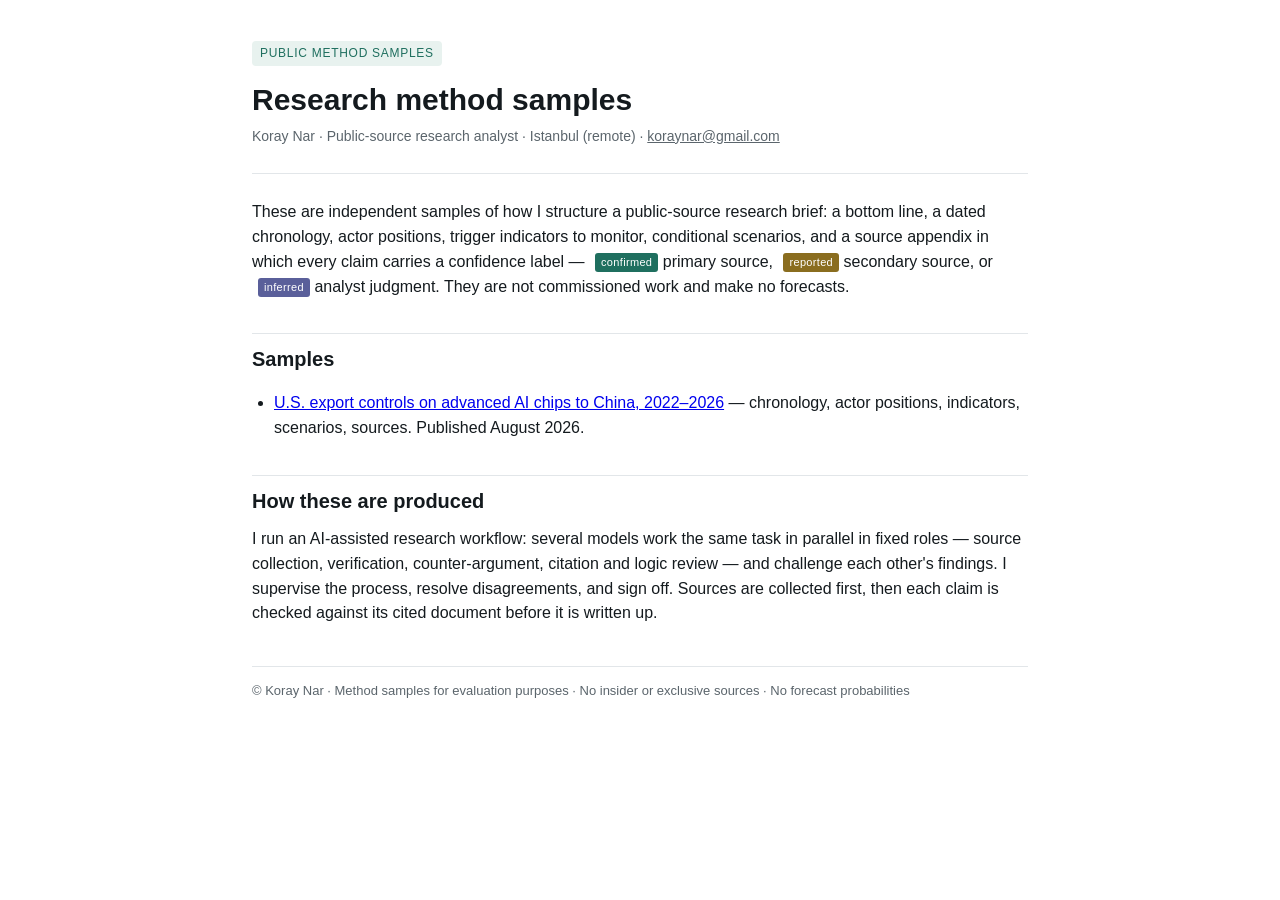
==== index.html @ ffcd8a4b "Research method samples: landing page and template" ====
<!doctype html>
<html lang="en">
<head>
<meta charset="utf-8">
<meta name="viewport" content="width=device-width,initial-scale=1">
<title>Research method samples — Koray Nar</title>
<meta name="description" content="Public-source research method samples by Koray Nar: chronology, actor positions, trigger indicators, scenarios, and a source appendix with confidence labels.">
<link rel="stylesheet" href="style.css">
</head>
<body>
<div class="wrap">
  <header class="doc">
    <span class="kicker">Public method samples</span>
    <h1>Research method samples</h1>
    <p class="meta">Koray Nar · Public-source research analyst · Istanbul (remote) · <a href="mailto:koraynar@gmail.com">koraynar@gmail.com</a></p>
  </header>

  <p>These are independent samples of how I structure a public-source research brief: a bottom line, a dated chronology, actor positions, trigger indicators to monitor, conditional scenarios, and a source appendix in which every claim carries a confidence label — <span class="tag confirmed">confirmed</span> primary source, <span class="tag reported">reported</span> secondary source, or <span class="tag inferred">inferred</span> analyst judgment. They are not commissioned work and make no forecasts.</p>

  <h2>Samples</h2>
  <ul>
    <li><a href="us-china-ai-chip-export-controls/">U.S. export controls on advanced AI chips to China, 2022–2026</a> — chronology, actor positions, indicators, scenarios, sources. Published August 2026.</li>
  </ul>

  <h2>How these are produced</h2>
  <p>I run an AI-assisted research workflow: several models work the same task in parallel in fixed roles — source collection, verification, counter-argument, citation and logic review — and challenge each other's findings. I supervise the process, resolve disagreements, and sign off. Sources are collected first, then each claim is checked against its cited document before it is written up.</p>

  <footer>© Koray Nar · Method samples for evaluation purposes · No insider or exclusive sources · No forecast probabilities</footer>
</div>
</body>
</html>
---- style.css ----
:root{
  --bg:#ffffff;--ink:#141a1e;--muted:#5b656c;--rule:#e2e6e9;--accent:#1f6f5f;--accent-soft:#e8f2ef;
  --confirmed:#1f6f5f;--reported:#8a6d1f;--inferred:#5a5f9a;--chip-bg:#f4f6f7;
}
*{box-sizing:border-box}
html{font-size:16px}
body{margin:0;background:var(--bg);color:var(--ink);font-family:-apple-system,BlinkMacSystemFont,"Segoe UI",Roboto,Helvetica,Arial,sans-serif;line-height:1.55}
.wrap{max-width:820px;margin:0 auto;padding:40px 22px 80px}
header.doc{border-bottom:1px solid var(--rule);padding-bottom:18px;margin-bottom:26px}
.kicker{display:inline-block;font-size:12px;letter-spacing:.06em;text-transform:uppercase;color:var(--accent);background:var(--accent-soft);padding:3px 8px;border-radius:4px;margin-bottom:10px}
h1{font-size:30px;line-height:1.2;margin:6px 0 8px}
.meta{color:var(--muted);font-size:14px}
.meta a{color:inherit}
h2{font-size:20px;margin:34px 0 10px;padding-top:10px;border-top:1px solid var(--rule)}
h3{font-size:16px;margin:18px 0 6px}
p{margin:8px 0}
ul,ol{padding-left:22px}
li{margin:4px 0}
.chron{list-style:none;padding:0;margin:0}
.chron li{display:grid;grid-template-columns:110px 1fr;gap:12px;padding:7px 0;border-bottom:1px dashed var(--rule)}
.chron time{color:var(--muted);font-variant-numeric:tabular-nums;font-size:14px}
.tag{display:inline-block;font-size:11px;letter-spacing:.03em;padding:1px 6px;border-radius:3px;margin-left:6px;vertical-align:middle;background:var(--chip-bg);color:var(--muted)}
.tag.confirmed{color:#fff;background:var(--confirmed)}
.tag.reported{color:#fff;background:var(--reported)}
.tag.inferred{color:#fff;background:var(--inferred)}
.cite{font-size:12px;color:var(--muted);text-decoration:none;border-bottom:1px dotted var(--muted)}
.box{background:var(--chip-bg);border:1px solid var(--rule);border-radius:8px;padding:14px 16px;margin:16px 0}
.box h3{margin-top:0}
.legend{display:flex;gap:10px;flex-wrap:wrap;font-size:13px;color:var(--muted);margin:10px 0 0}
table{width:100%;border-collapse:collapse;font-size:14px}
th,td{text-align:left;vertical-align:top;padding:8px 6px;border-bottom:1px solid var(--rule)}
th{color:var(--muted);font-weight:600;font-size:12px;text-transform:uppercase;letter-spacing:.04em}
.src{font-size:13px}
.src li{margin:6px 0}
.src a{word-break:break-all}
footer{margin-top:40px;padding-top:14px;border-top:1px solid var(--rule);color:var(--muted);font-size:13px}
.btn{display:inline-block;padding:8px 12px;border:1px solid var(--accent);color:var(--accent);border-radius:6px;text-decoration:none;font-size:14px}
@media (max-width:600px){.chron li{grid-template-columns:1fr}h1{font-size:24px}}
@media print{.wrap{max-width:none;padding:0}.btn{display:none}a{color:inherit;text-decoration:none}h2{break-after:avoid}.chron li{break-inside:avoid}}
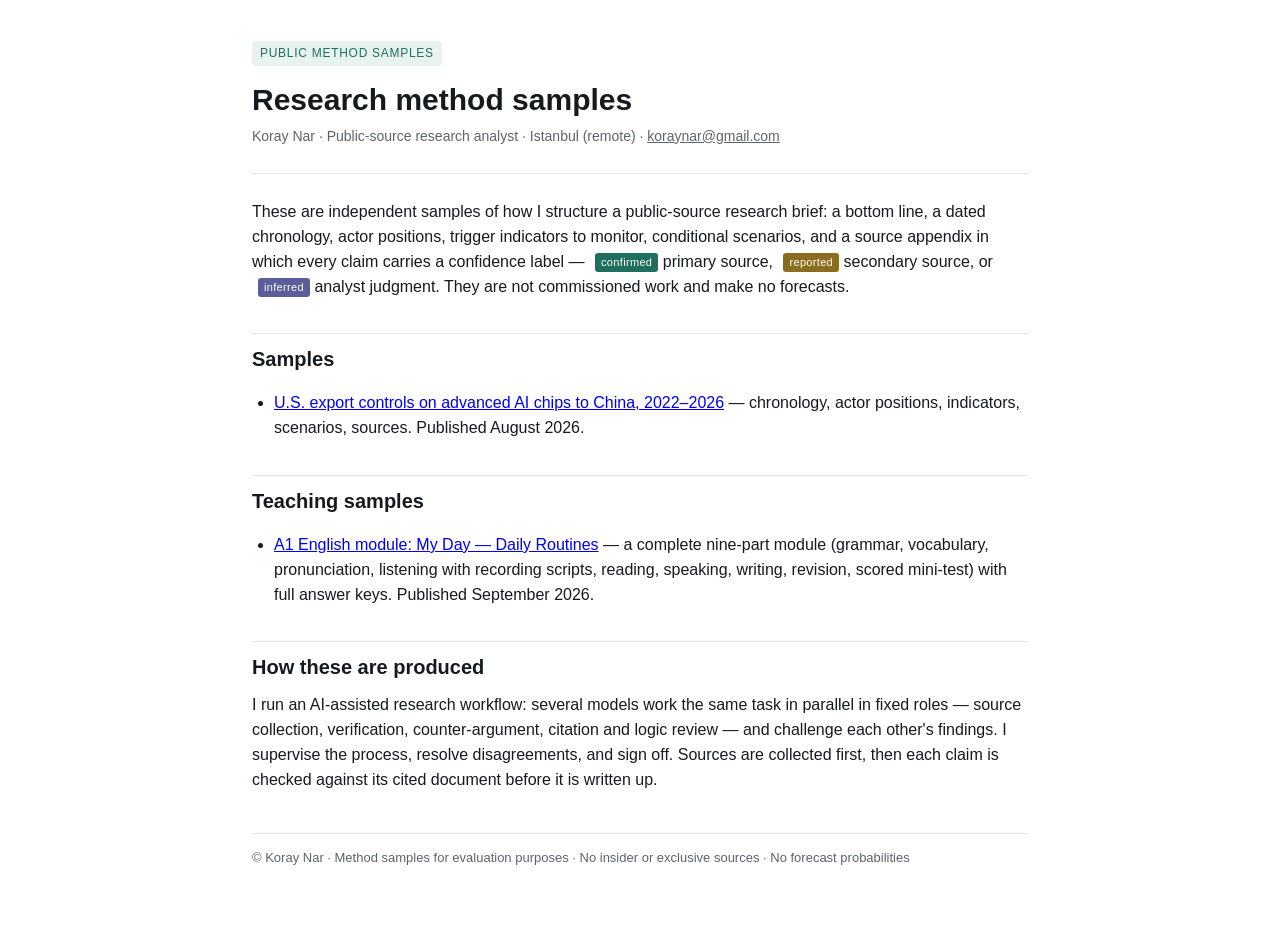
==== commit 9eb8264c: "Add teaching sample: A1 English module 'My Day — Daily Routines' (nine parts, recording scripts, ans" ====
--- a/index.html
+++ b/index.html
@@ -3,8 +3,8 @@
 <head>
 <meta charset="utf-8">
 <meta name="viewport" content="width=device-width,initial-scale=1">
-<title>Research method samples — Koray Nar</title>
-<meta name="description" content="Public-source research method samples by Koray Nar: chronology, actor positions, trigger indicators, scenarios, and a source appendix with confidence labels.">
+<title>Work samples — Koray Nar</title>
+<meta name="description" content="Work samples by Koray Nar: public-source research briefs with confidence-labelled sources, and a complete CEFR A1 English teaching module.">
 <link rel="stylesheet" href="style.css">
 </head>
 <body>
@@ -22,6 +22,11 @@
     <li><a href="us-china-ai-chip-export-controls/">U.S. export controls on advanced AI chips to China, 2022–2026</a> — chronology, actor positions, indicators, scenarios, sources. Published August 2026.</li>
   </ul>
 
+  <h2>Teaching samples</h2>
+  <ul>
+    <li><a href="english-a1-sample/">A1 English module: My Day — Daily Routines</a> — a complete nine-part module (grammar, vocabulary, pronunciation, listening with recording scripts, reading, speaking, writing, revision, scored mini-test) with full answer keys. Published September 2026.</li>
+  </ul>
+
   <h2>How these are produced</h2>
   <p>I run an AI-assisted research workflow: several models work the same task in parallel in fixed roles — source collection, verification, counter-argument, citation and logic review — and challenge each other's findings. I supervise the process, resolve disagreements, and sign off. Sources are collected first, then each claim is checked against its cited document before it is written up.</p>
 
--- a/style.css
+++ b/style.css
@@ -37,3 +37,9 @@
 .btn{display:inline-block;padding:8px 12px;border:1px solid var(--accent);color:var(--accent);border-radius:6px;text-decoration:none;font-size:14px}
 @media (max-width:600px){.chron li{grid-template-columns:1fr}h1{font-size:24px}}
 @media print{.wrap{max-width:none;padding:0}.btn{display:none}a{color:inherit;text-decoration:none}h2{break-after:avoid}.chron li{break-inside:avoid}}
+/* lighter chips inside the brief prose; solid chips stay in the appendix */
+.brief .tag{background:transparent;border:1px solid currentColor;padding:0 5px;font-size:10.5px}
+.brief .tag.confirmed{color:var(--confirmed)}
+.brief .tag.reported{color:var(--reported)}
+.brief .tag.inferred{color:var(--inferred)}
+.brief .cite{margin-left:2px}
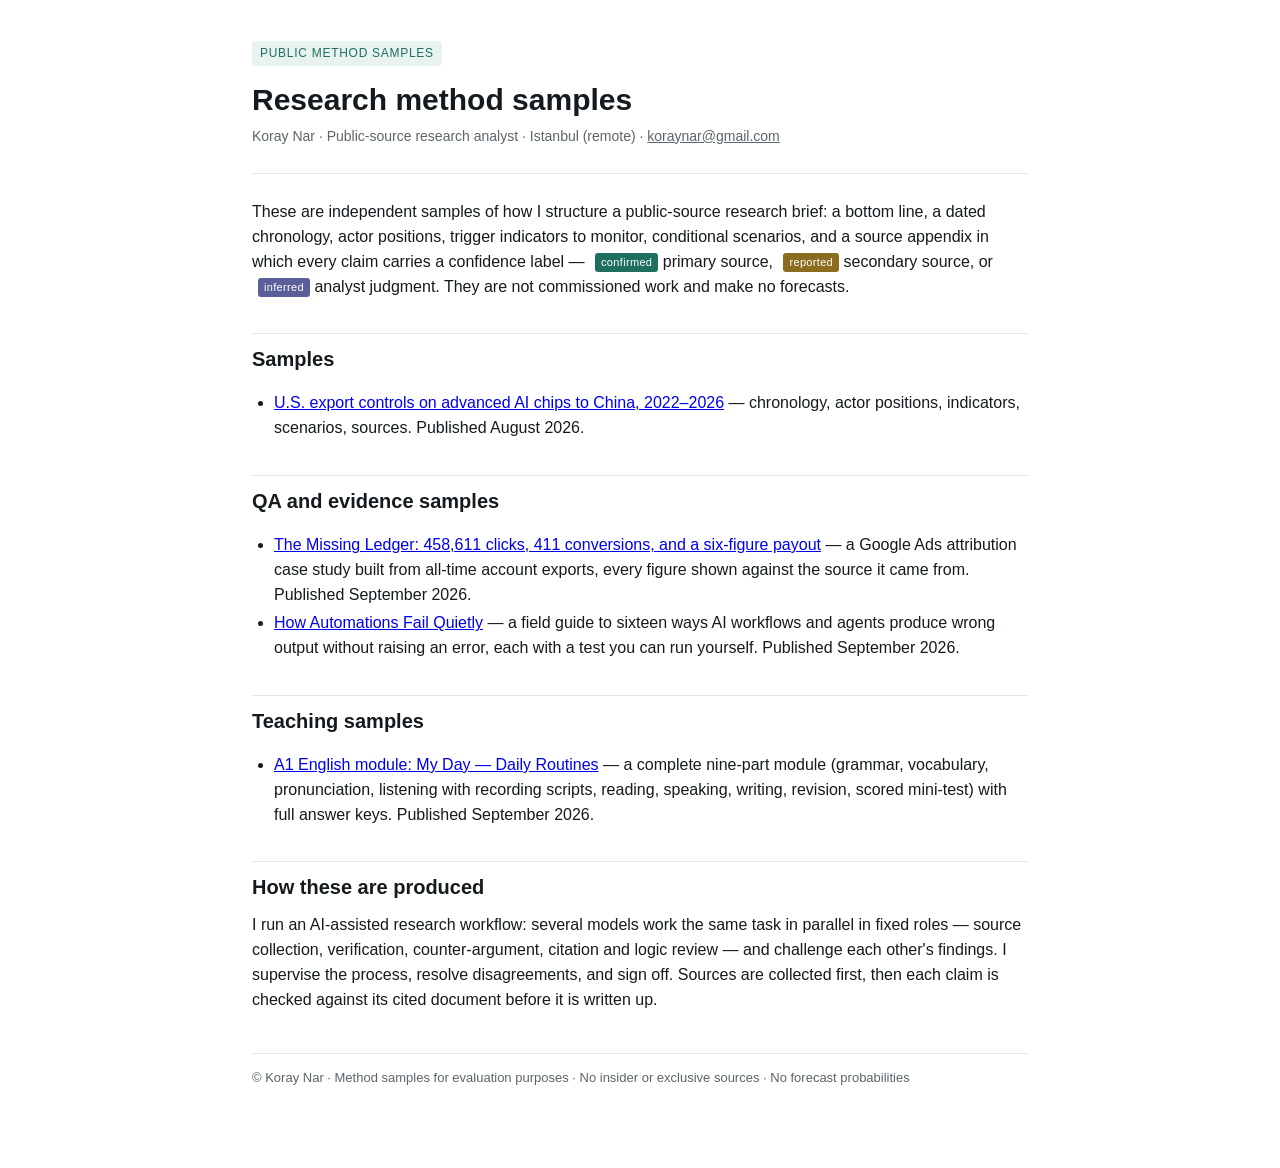
==== commit 3141730a: "Add two QA evidence samples: the ads attribution case study and the silent-failure field guide Both " ====
--- a/index.html
+++ b/index.html
@@ -4,7 +4,7 @@
 <meta charset="utf-8">
 <meta name="viewport" content="width=device-width,initial-scale=1">
 <title>Work samples — Koray Nar</title>
-<meta name="description" content="Work samples by Koray Nar: public-source research briefs with confidence-labelled sources, and a complete CEFR A1 English teaching module.">
+<meta name="description" content="Work samples by Koray Nar: a Google Ads attribution case study, a field guide to silent AI-automation failures, public-source research briefs with confidence-labelled sources, and a complete CEFR A1 English teaching module.">
 <link rel="stylesheet" href="style.css">
 </head>
 <body>
@@ -22,6 +22,12 @@
     <li><a href="us-china-ai-chip-export-controls/">U.S. export controls on advanced AI chips to China, 2022–2026</a> — chronology, actor positions, indicators, scenarios, sources. Published August 2026.</li>
   </ul>
 
+  <h2>QA and evidence samples</h2>
+  <ul>
+    <li><a href="missing-ledger/">The Missing Ledger: 458,611 clicks, 411 conversions, and a six-figure payout</a> — a Google Ads attribution case study built from all-time account exports, every figure shown against the source it came from. Published September 2026.</li>
+    <li><a href="silent-failures/">How Automations Fail Quietly</a> — a field guide to sixteen ways AI workflows and agents produce wrong output without raising an error, each with a test you can run yourself. Published September 2026.</li>
+  </ul>
+
   <h2>Teaching samples</h2>
   <ul>
     <li><a href="english-a1-sample/">A1 English module: My Day — Daily Routines</a> — a complete nine-part module (grammar, vocabulary, pronunciation, listening with recording scripts, reading, speaking, writing, revision, scored mini-test) with full answer keys. Published September 2026.</li>
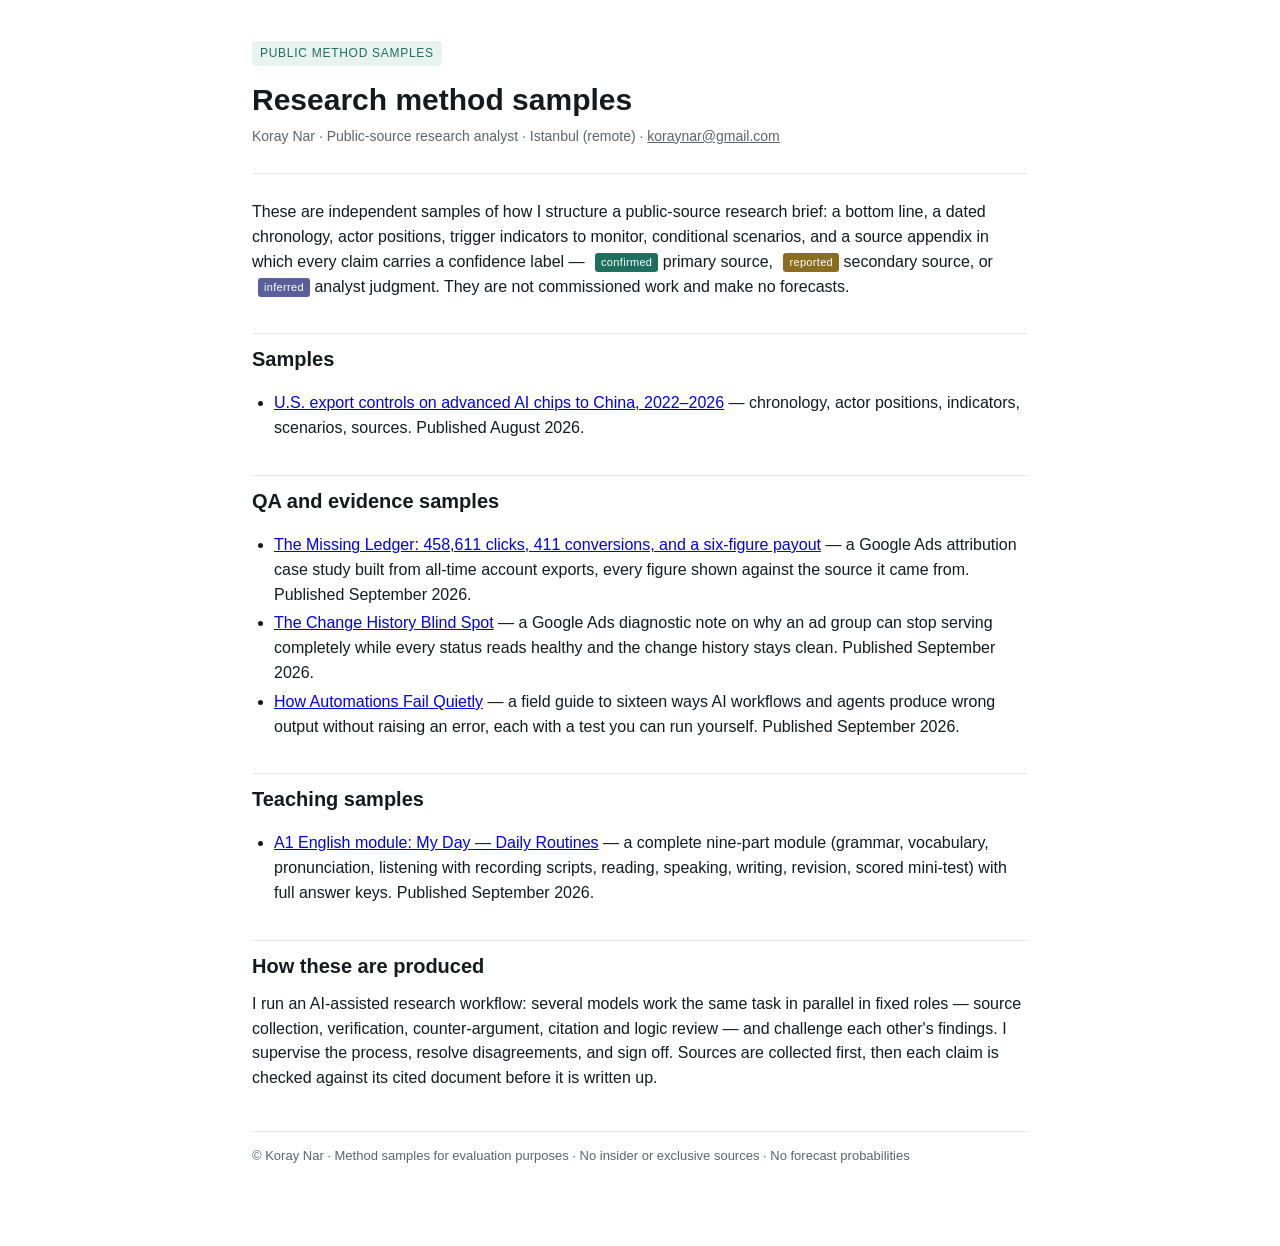
==== commit 6f990b81: "Add Google Ads diagnostic note: the change history blind spot Why an ad group can stop serving compl" ====
--- a/index.html
+++ b/index.html
@@ -4,7 +4,7 @@
 <meta charset="utf-8">
 <meta name="viewport" content="width=device-width,initial-scale=1">
 <title>Work samples — Koray Nar</title>
-<meta name="description" content="Work samples by Koray Nar: a Google Ads attribution case study, a field guide to silent AI-automation failures, public-source research briefs with confidence-labelled sources, and a complete CEFR A1 English teaching module.">
+<meta name="description" content="Work samples by Koray Nar: a Google Ads attribution case study, a Google Ads diagnostic note, a field guide to silent AI-automation failures, public-source research briefs with confidence-labelled sources, and a complete CEFR A1 English teaching module.">
 <link rel="stylesheet" href="style.css">
 </head>
 <body>
@@ -25,6 +25,7 @@
   <h2>QA and evidence samples</h2>
   <ul>
     <li><a href="missing-ledger/">The Missing Ledger: 458,611 clicks, 411 conversions, and a six-figure payout</a> — a Google Ads attribution case study built from all-time account exports, every figure shown against the source it came from. Published September 2026.</li>
+    <li><a href="change-history-blind-spot/">The Change History Blind Spot</a> &mdash; a Google Ads diagnostic note on why an ad group can stop serving completely while every status reads healthy and the change history stays clean. Published September 2026.</li>
     <li><a href="silent-failures/">How Automations Fail Quietly</a> — a field guide to sixteen ways AI workflows and agents produce wrong output without raising an error, each with a test you can run yourself. Published September 2026.</li>
   </ul>
 
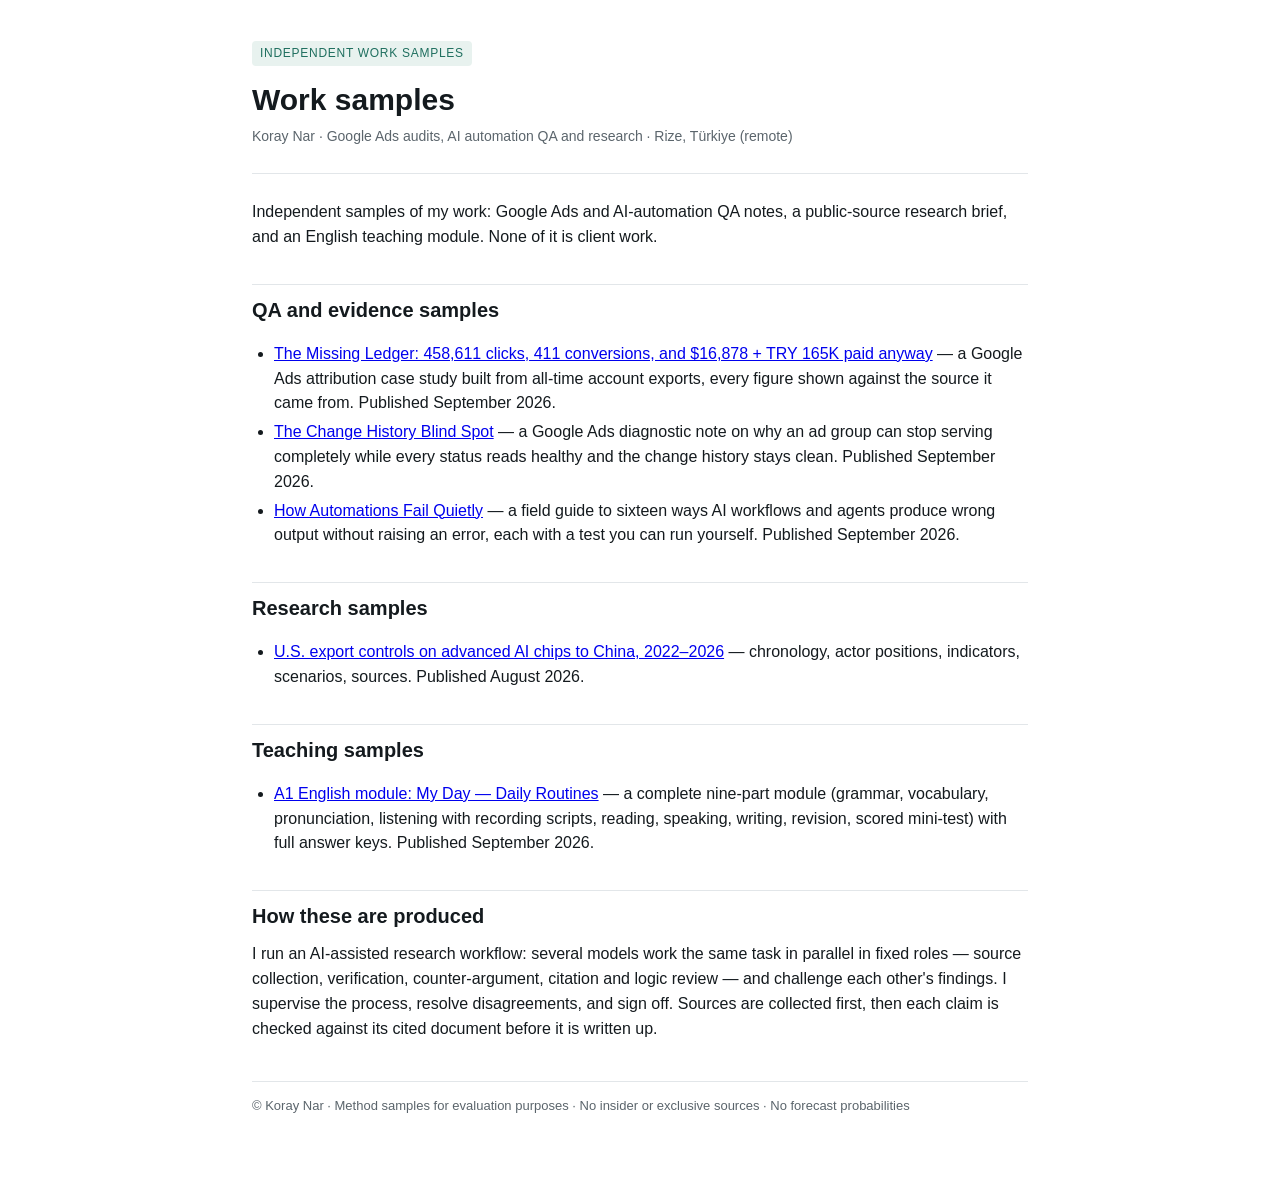
==== commit 7e7064a9: "Rework hub as work samples; explicit payout and anonymised chart in Missing Ledger; drop email from " ====
--- a/index.html
+++ b/index.html
@@ -4,29 +4,29 @@
 <meta charset="utf-8">
 <meta name="viewport" content="width=device-width,initial-scale=1">
 <title>Work samples — Koray Nar</title>
-<meta name="description" content="Work samples by Koray Nar: a Google Ads attribution case study, a Google Ads diagnostic note, a field guide to silent AI-automation failures, public-source research briefs with confidence-labelled sources, and a complete CEFR A1 English teaching module.">
+<meta name="description" content="Work samples by Koray Nar: a Google Ads attribution case study, a Google Ads diagnostic note, a field guide to silent AI-automation failures, a public-source research brief with confidence-labelled sources, and a complete CEFR A1 English teaching module.">
 <link rel="stylesheet" href="style.css">
 </head>
 <body>
 <div class="wrap">
   <header class="doc">
-    <span class="kicker">Public method samples</span>
-    <h1>Research method samples</h1>
-    <p class="meta">Koray Nar · Public-source research analyst · Istanbul (remote) · <a href="mailto:koraynar@gmail.com">koraynar@gmail.com</a></p>
+    <span class="kicker">Independent work samples</span>
+    <h1>Work samples</h1>
+    <p class="meta">Koray Nar · Google Ads audits, AI automation QA and research · Rize, Türkiye (remote)</p>
   </header>
 
-  <p>These are independent samples of how I structure a public-source research brief: a bottom line, a dated chronology, actor positions, trigger indicators to monitor, conditional scenarios, and a source appendix in which every claim carries a confidence label — <span class="tag confirmed">confirmed</span> primary source, <span class="tag reported">reported</span> secondary source, or <span class="tag inferred">inferred</span> analyst judgment. They are not commissioned work and make no forecasts.</p>
-
-  <h2>Samples</h2>
-  <ul>
-    <li><a href="us-china-ai-chip-export-controls/">U.S. export controls on advanced AI chips to China, 2022–2026</a> — chronology, actor positions, indicators, scenarios, sources. Published August 2026.</li>
-  </ul>
+  <p>Independent samples of my work: Google Ads and AI-automation QA notes, a public-source research brief, and an English teaching module. None of it is client work.</p>
 
   <h2>QA and evidence samples</h2>
   <ul>
-    <li><a href="missing-ledger/">The Missing Ledger: 458,611 clicks, 411 conversions, and a six-figure payout</a> — a Google Ads attribution case study built from all-time account exports, every figure shown against the source it came from. Published September 2026.</li>
+    <li><a href="missing-ledger/">The Missing Ledger: 458,611 clicks, 411 conversions, and $16,878 + TRY 165K paid anyway</a> — a Google Ads attribution case study built from all-time account exports, every figure shown against the source it came from. Published September 2026.</li>
     <li><a href="change-history-blind-spot/">The Change History Blind Spot</a> &mdash; a Google Ads diagnostic note on why an ad group can stop serving completely while every status reads healthy and the change history stays clean. Published September 2026.</li>
     <li><a href="silent-failures/">How Automations Fail Quietly</a> — a field guide to sixteen ways AI workflows and agents produce wrong output without raising an error, each with a test you can run yourself. Published September 2026.</li>
+  </ul>
+
+  <h2>Research samples</h2>
+  <ul>
+    <li><a href="us-china-ai-chip-export-controls/">U.S. export controls on advanced AI chips to China, 2022–2026</a> — chronology, actor positions, indicators, scenarios, sources. Published August 2026.</li>
   </ul>
 
   <h2>Teaching samples</h2>
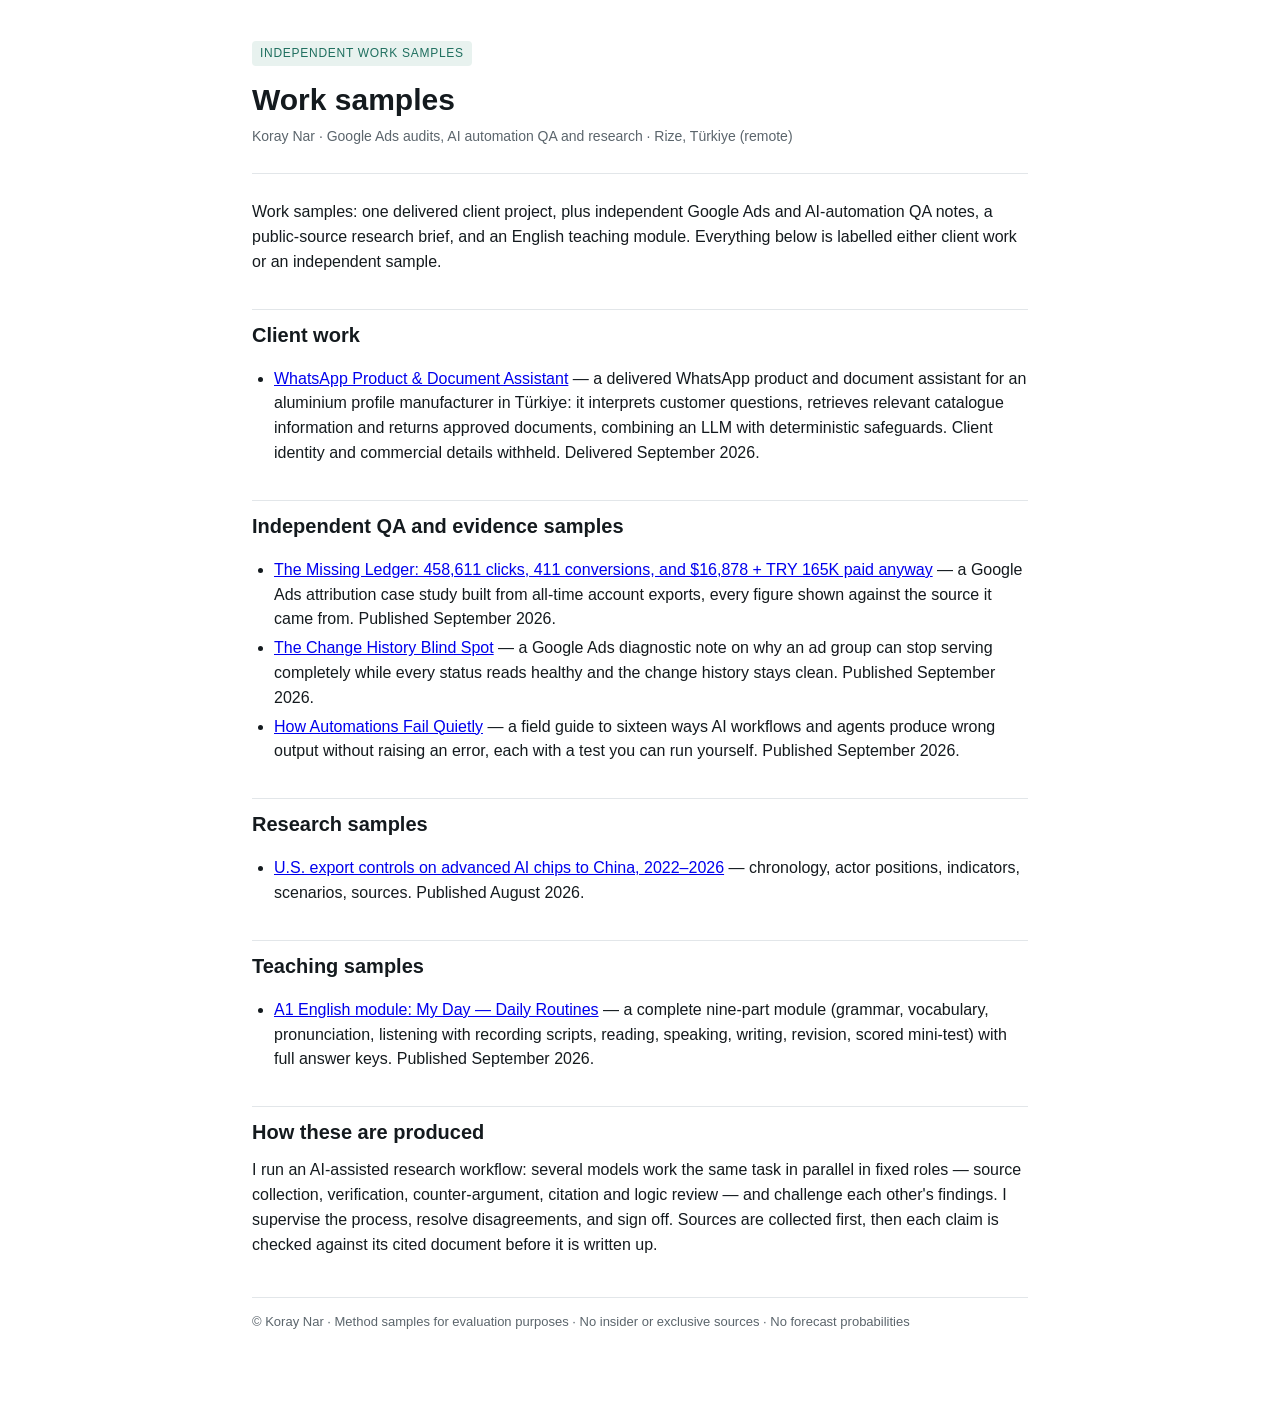
==== commit f32b5494: "Add WhatsApp assistant landing page; correct hub's "no client work" claim Creates /portfolio/whatsap" ====
--- a/index.html
+++ b/index.html
@@ -15,9 +15,19 @@
     <p class="meta">Koray Nar · Google Ads audits, AI automation QA and research · Rize, Türkiye (remote)</p>
   </header>
 
-  <p>Independent samples of my work: Google Ads and AI-automation QA notes, a public-source research brief, and an English teaching module. None of it is client work.</p>
+  <p>Work samples: one delivered client project, plus independent Google Ads and AI-automation QA notes,
+  a public-source research brief, and an English teaching module. Everything below is labelled either
+  client work or an independent sample.</p>
 
-  <h2>QA and evidence samples</h2>
+  <h2>Client work</h2>
+  <ul>
+    <li><a href="portfolio/whatsapp-assistant/">WhatsApp Product &amp; Document Assistant</a> &mdash; a delivered
+    WhatsApp product and document assistant for an aluminium profile manufacturer in T&uuml;rkiye: it interprets
+    customer questions, retrieves relevant catalogue information and returns approved documents, combining an LLM
+    with deterministic safeguards. Client identity and commercial details withheld. Delivered September 2026.</li>
+  </ul>
+
+  <h2>Independent QA and evidence samples</h2>
   <ul>
     <li><a href="missing-ledger/">The Missing Ledger: 458,611 clicks, 411 conversions, and $16,878 + TRY 165K paid anyway</a> — a Google Ads attribution case study built from all-time account exports, every figure shown against the source it came from. Published September 2026.</li>
     <li><a href="change-history-blind-spot/">The Change History Blind Spot</a> &mdash; a Google Ads diagnostic note on why an ad group can stop serving completely while every status reads healthy and the change history stays clean. Published September 2026.</li>
